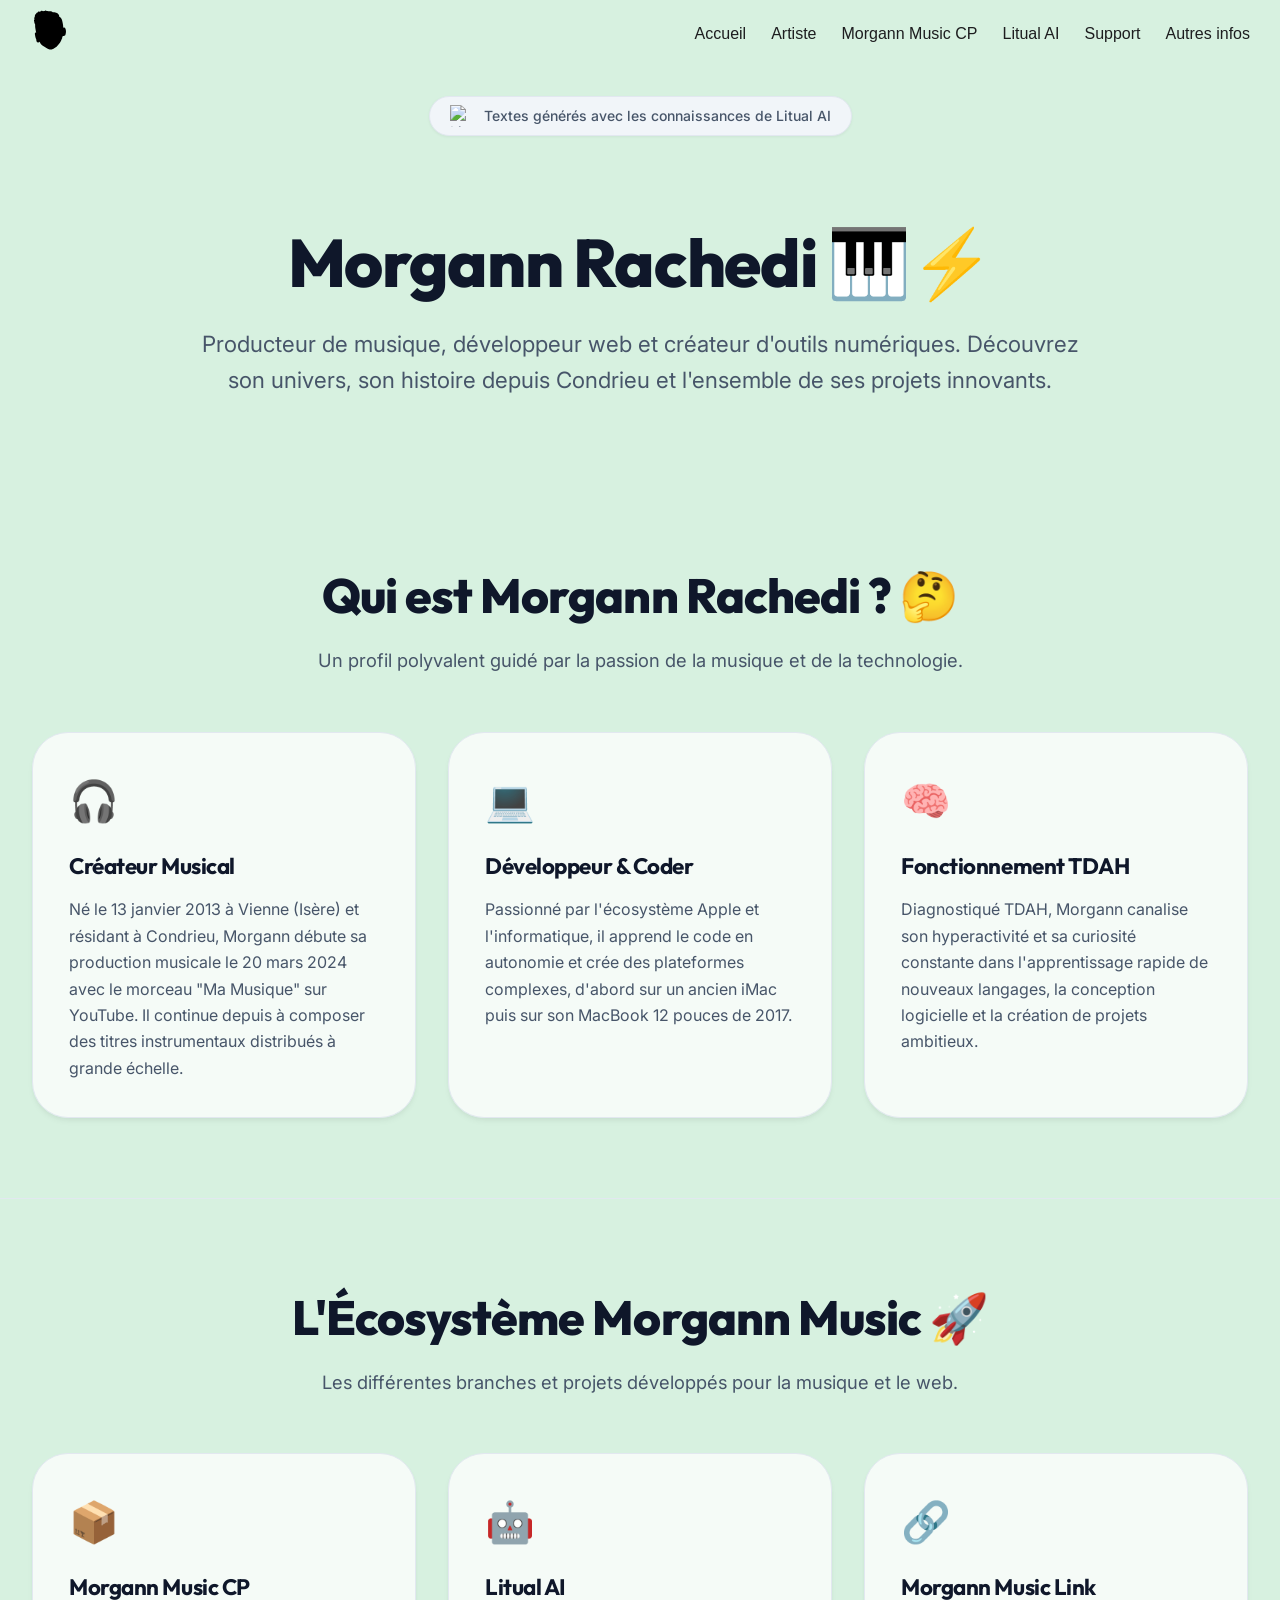
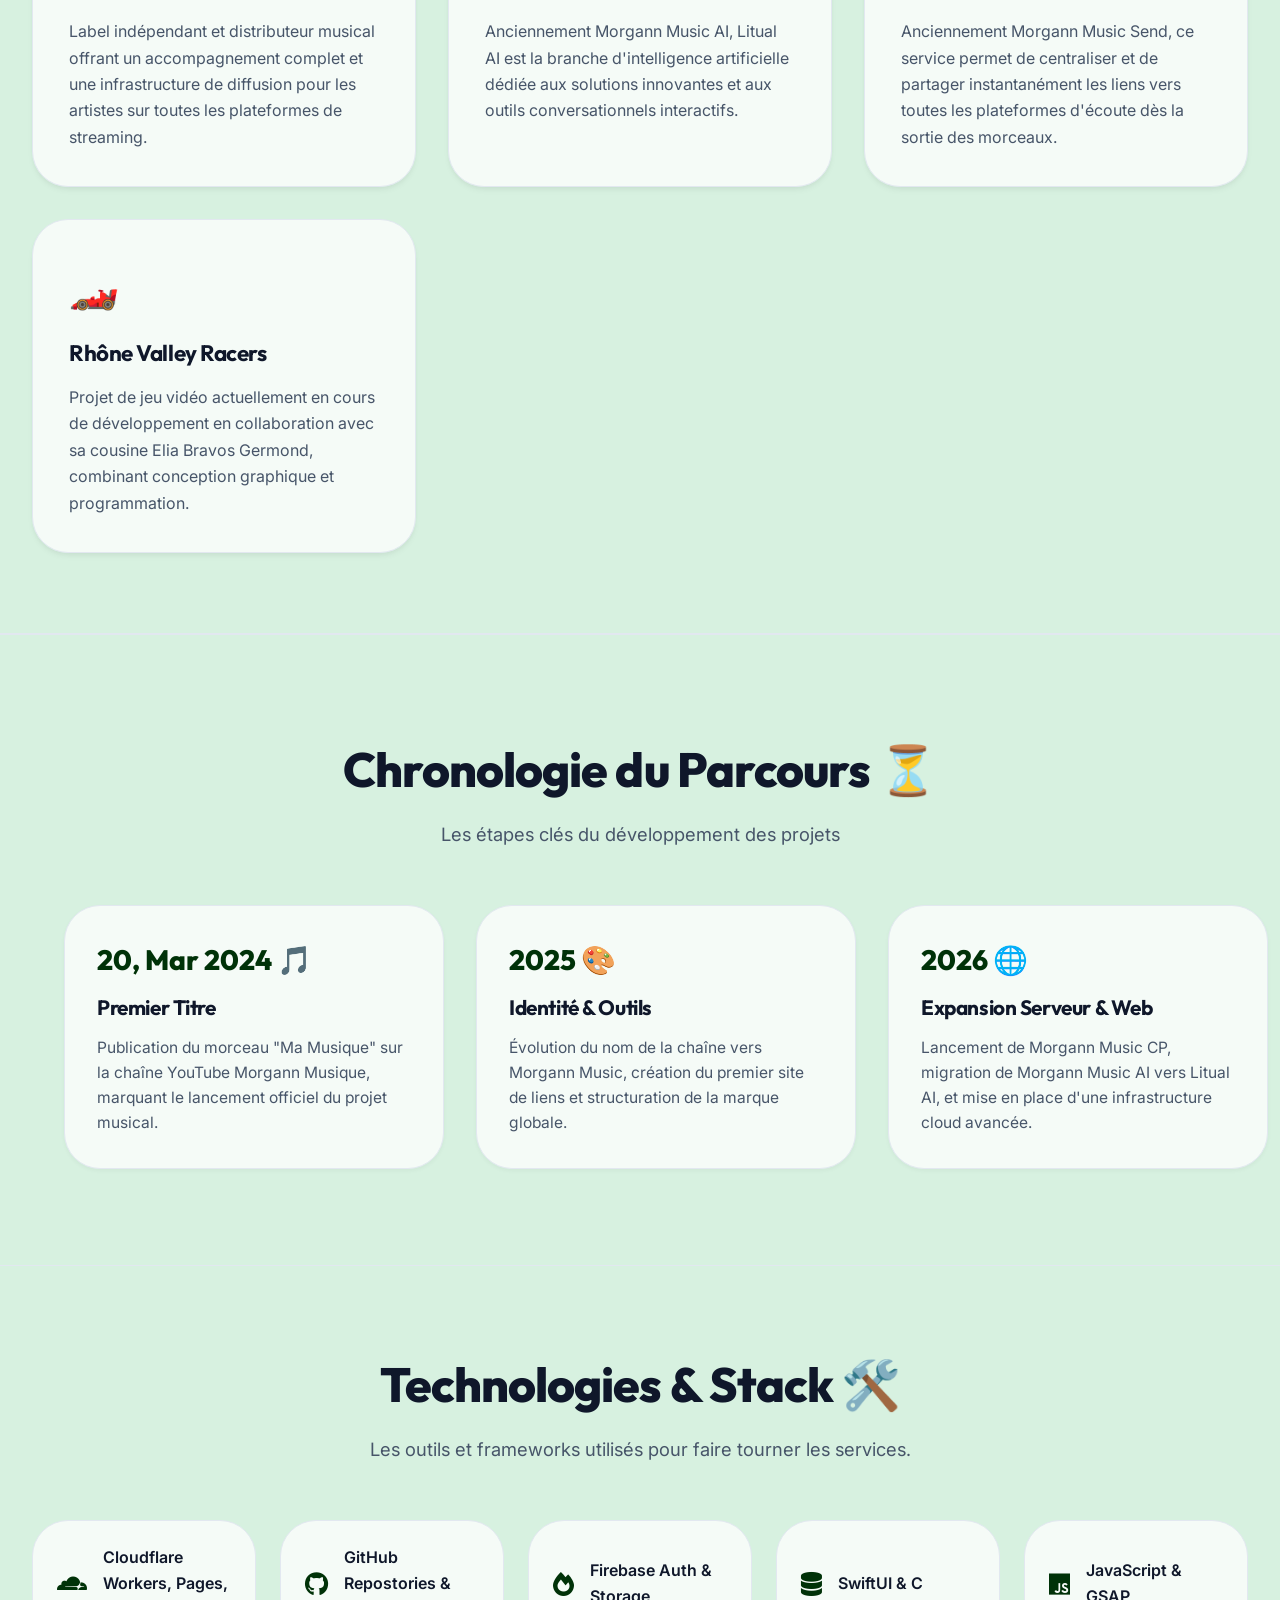
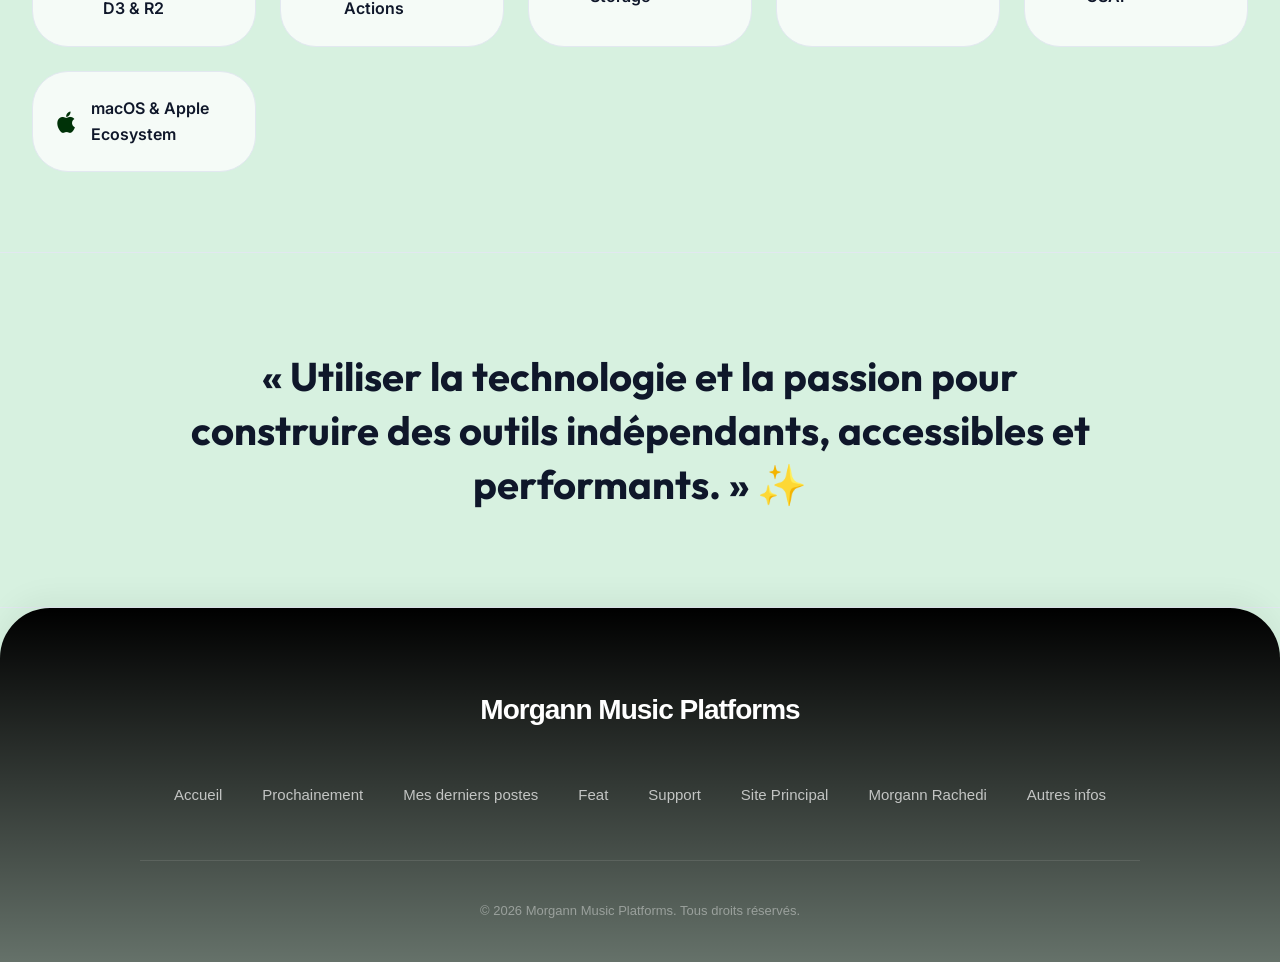
==== morgannrachedi.html @ 0a6199e5 "first commit" ====
<!DOCTYPE html>
<html lang="fr">

<head>
    <title>À propos — Morgann Rachedi</title>
    <meta charset="UTF-8">
    <meta name="viewport"
        content="width=device-width, initial-scale=1.0, maximum-scale=1.0, user-scalable=no, viewport-fit=cover">
    <meta property="og:description" content="Découvrez le parcours, la vision et les projets de Morgann Rachedi.">
    <meta name="theme-color" content="#ffffff">

    <!-- Typographies très lisibles -->
    <link rel="preconnect" href="https://fonts.googleapis.com">
    <link rel="preconnect" href="https://fonts.gstatic.com" crossorigin>
    <link
        href="https://fonts.googleapis.com/css2?family=Inter:wght@300;400;500;600;700;800&family=Outfit:wght@600;700;800&display=swap"
        rel="stylesheet">

    <link rel="stylesheet" href="https://cdnjs.cloudflare.com/ajax/libs/font-awesome/6.0.0-beta3/css/all.min.css"
        integrity="sha512-Fo3rlrZj/k7ujTnHg4CGR2D7kSs0V4LLanw2qksYuMGFYw5U/yKzI5ZqD5v/e10z1x6+3Rz4m0S9K0P8v6C5w=="
        crossorigin="anonymous" referrerpolicy="no-referrer" />

    <!-- Assets globaux -->
    <link rel="stylesheet" href="/assets/css/navbar.css">
    <link rel="stylesheet" href="/assets/footer/footer.css">

    <!-- GSAP & ScrollTrigger -->
    <script src="https://cdn.jsdelivr.net/npm/gsap@3.13.0/dist/gsap.min.js"></script>
    <script src="https://cdn.jsdelivr.net/npm/gsap@3.13.0/dist/ScrollTrigger.min.js"></script>

    <style>
        :root {
            --bg-color: #d7f1e0;
            ;
            --bg-alt: #f8fafc00;
            --card-bg: #ffffffbe;
            --text-main: #0f172a;
            --text-muted: #475569;
            --border-color: #e2e8f0;
            --accent-color: #003208;
            --accent-light: #eff6ff00;
            --font-title: 'Outfit', sans-serif;
            --font-body: 'Inter', sans-serif;
        }

        * {
            box-sizing: border-box;
            margin: 0;
            padding: 0;
        }

        body {
            background-color: var(--bg-color);
            color: var(--text-main);
            font-family: var(--font-body);
            line-height: 1.6;
            overflow-x: hidden;
        }

        h1,
        h2,
        h3 {
            font-family: var(--font-title);
            letter-spacing: -0.02em;
            color: var(--text-main);
        }

        /* Tag Litual AI */
        .litual-tag-wrapper {
            display: flex;
            justify-content: center;
            padding-top: 6rem;
        }

        .litual-badge {
            display: inline-flex;
            align-items: center;
            gap: 0.75rem;
            background: #f1f5f9;
            border: 1px solid var(--border-color);
            padding: 0.5rem 1.25rem;
            border-radius: 9999px;
            font-size: 0.875rem;
            font-weight: 500;
            color: var(--text-muted);
            box-shadow: 0 1px 3px rgba(0, 0, 0, 0.05);
        }

        .litual-badge img {
            width: 22px;
            height: 22px;
            object-fit: contain;
        }

        /* Hero Section */
        .hero-section {
            padding: 4rem 2rem 5rem 2rem;
            max-width: 1200px;
            margin: 0 auto;
            text-align: center;
        }

        .hero-title {
            font-size: clamp(2.5rem, 6vw, 4.2rem);
            font-weight: 800;
            line-height: 1.15;
            margin-top: 1.5rem;
            margin-bottom: 1.5rem;
        }

        .hero-subtitle {
            font-size: clamp(1.15rem, 2vw, 1.4rem);
            color: var(--text-muted);
            max-width: 900px;
            margin: 0 auto;
        }

        /* Layout global large */
        .section-container {
            padding: 5rem 2rem;
            max-width: 1300px;
            margin: 0 auto;
        }

        .section-header {
            text-align: center;
            margin-bottom: 3.5rem;
        }

        .section-header h2 {
            font-size: clamp(2rem, 4vw, 3rem);
            font-weight: 800;
            margin-bottom: 0.75rem;
        }

        .section-header p {
            color: var(--text-muted);
            font-size: 1.15rem;
        }

        /* Grid à 4 / 3 colonnes pour remplir l'espace */
        .grid-wide {
            display: grid;
            grid-template-columns: repeat(auto-fit, minmax(320px, 1fr));
            gap: 2rem;
        }

        .card {
            background: var(--card-bg);
            border: 1px solid var(--border-color);
            border-radius: 36px;
            padding: 2.25rem;
            box-shadow: 0 4px 6px -1px rgba(0, 0, 0, 0.05), 0 2px 4px -1px rgba(0, 0, 0, 0.03);
            transition: transform 0.25 ease, box-shadow 0.25s ease;
        }

        .card:hover {
            transform: translateY(-4px);
            box-shadow: 0 10px 15px -3px rgba(0, 0, 0, 0.08);
        }

        .card-emoji {
            font-size: 2.5rem;
            margin-bottom: 1rem;
        }

        .card h3 {
            font-size: 1.4rem;
            margin-bottom: 0.75rem;
        }

        .card p {
            color: var(--text-muted);
            font-size: 1rem;
            line-height: 1.65;
        }

        /* Horizontal Scroll Timeline */
        .timeline-wrapper {
            background-color: var(--bg-alt);
            padding: 6rem 0;
            overflow: hidden;
            border-top: 1px solid var(--border-color);
            border-bottom: 1px solid var(--border-color);
        }

        .timeline-container {
            display: flex;
            gap: 2rem;
            padding: 0 4rem;
            width: max-content;
        }

        .timeline-card {
            width: 380px;
            background: var(--card-bg);
            border: 1px solid var(--border-color);
            border-radius: 36px;
            padding: 2rem;
            box-shadow: 0 2px 4px rgba(0, 0, 0, 0.04);
            flex-shrink: 0;
        }

        .timeline-year {
            color: var(--accent-color);
            font-family: var(--font-title);
            font-size: 1.75rem;
            font-weight: 800;
            margin-bottom: 0.5rem;
            display: flex;
            align-items: center;
            gap: 0.5rem;
        }

        .timeline-card h3 {
            font-size: 1.3rem;
            margin-bottom: 0.75rem;
        }

        .timeline-card p {
            color: var(--text-muted);
            font-size: 0.975rem;
        }

        /* Stack Technique Grid */
        .tech-grid {
            display: grid;
            grid-template-columns: repeat(auto-fit, minmax(220px, 1fr));
            gap: 1.5rem;
        }

        .tech-item {
            background: var(--card-bg);
            border: 1px solid var(--border-color);
            padding: 1.5rem;
            border-radius: 36px;
            display: flex;
            align-items: center;
            gap: 1rem;
            font-weight: 600;
        }

        .tech-item i {
            font-size: 1.5rem;
            color: var(--accent-color);
        }

        /* Citation Large */
        .quote-banner {
            padding: 6rem 2rem;
            text-align: center;
            background: var(--accent-light);
            border-top: 1px solid var(--border-color);
            border-bottom: 1px solid var(--border-color);
        }

        .quote-banner blockquote {
            font-family: var(--font-title);
            font-size: clamp(1.75rem, 3.5vw, 2.5rem);
            font-weight: 700;
            color: var(--text-main);
            max-width: 950px;
            margin: 0 auto;
            line-height: 1.35;
        }

        /* Redirection CTA */
        .cta-section {
            padding: 5rem 2rem;
            text-align: center;
            background: var(--bg-color);
        }

        .btn-link {
            display: inline-flex;
            align-items: center;
            gap: 0.75rem;
            background: var(--text-main);
            color: #ffffff;
            padding: 1rem 2.25rem;
            border-radius: 12px;
            font-weight: 600;
            font-size: 1.05rem;
            text-decoration: none;
            transition: background-color 0.2s ease, transform 0.2s ease;
        }

        .btn-link:hover {
            background: var(--accent-color);
            transform: translateY(-2px);
        }
    </style>
</head>

<body>
    <div id="navbar-container"></div>
    <script src="/assets/js/navbar.js"></script>

    <!-- Tag d'authenticité Litual AI -->
    <div class="litual-tag-wrapper">
        <div class="litual-badge">
            <img src="https://mm-cp.uk/assets/img/litual/litual-logo.png" alt="Litual AI Logo">
            <span>Textes générés avec les connaissances de Litual AI</span>
        </div>
    </div>

    <!-- En-tête / Hero -->
    <section class="hero-section">
        <h1 class="hero-title gsap-hero">Morgann Rachedi 🎹⚡️</h1>
        <p class="hero-subtitle gsap-hero">
            Producteur de musique, développeur web et créateur d'outils numériques. Découvrez son univers, son histoire
            depuis Condrieu et l'ensemble de ses projets innovants.
        </p>
    </section>

    <!-- Informations & Histoire -->
    <section class="section-container">
        <div class="section-header gsap-reveal">
            <h2>Qui est Morgann Rachedi ? 🤔</h2>
            <p>Un profil polyvalent guidé par la passion de la musique et de la technologie.</p>
        </div>
        <div class="grid-wide">
            <div class="card gsap-reveal">
                <div class="card-emoji">🎧</div>
                <h3>Créateur Musical</h3>
                <p>Né le 13 janvier 2013 à Vienne (Isère) et résidant à Condrieu, Morgann débute sa production musicale
                    le 20 mars 2024 avec le morceau "Ma Musique" sur YouTube. Il continue depuis à composer des titres
                    instrumentaux distribués à grande échelle.</p>
            </div>
            <div class="card gsap-reveal">
                <div class="card-emoji">💻</div>
                <h3>Développeur & Coder</h3>
                <p>Passionné par l'écosystème Apple et l'informatique, il apprend le code en autonomie et crée des
                    plateformes complexes, d'abord sur un ancien iMac puis sur son MacBook 12 pouces de 2017.</p>
            </div>
            <div class="card gsap-reveal">
                <div class="card-emoji">🧠</div>
                <h3>Fonctionnement TDAH</h3>
                <p>Diagnostiqué TDAH, Morgann canalise son hyperactivité et sa curiosité constante dans l'apprentissage
                    rapide de nouveaux langages, la conception logicielle et la création de projets ambitieux.</p>
            </div>
        </div>
    </section>

    <!-- Projets écosystème -->
    <section class="section-container"
        style="background-color: var(--bg-alt); border-top: 1px solid var(--border-color); border-bottom: 1px solid var(--border-color);">
        <div class="section-header gsap-reveal">
            <h2>L'Écosystème Morgann Music 🚀</h2>
            <p>Les différentes branches et projets développés pour la musique et le web.</p>
        </div>
        <div class="grid-wide">
            <div class="card gsap-reveal">
                <div class="card-emoji">📦</div>
                <h3>Morgann Music CP</h3>
                <p>Label indépendant et distributeur musical offrant un accompagnement complet et une infrastructure de
                    diffusion pour les artistes sur toutes les plateformes de streaming.</p>
            </div>
            <div class="card gsap-reveal">
                <div class="card-emoji">🤖</div>
                <h3>Litual AI</h3>
                <p>Anciennement Morgann Music AI, Litual AI est la branche d'intelligence artificielle dédiée aux
                    solutions innovantes et aux outils conversationnels interactifs.</p>
            </div>
            <div class="card gsap-reveal">
                <div class="card-emoji">🔗</div>
                <h3>Morgann Music Link</h3>
                <p>Anciennement Morgann Music Send, ce service permet de centraliser et de partager instantanément les
                    liens vers toutes les plateformes d'écoute dès la sortie des morceaux.</p>
            </div>
            <div class="card gsap-reveal">
                <div class="card-emoji">🏎️</div>
                <h3>Rhône Valley Racers</h3>
                <p>Projet de jeu vidéo actuellement en cours de développement en collaboration avec sa cousine Elia
                    Bravos Germond, combinant conception graphique et programmation.</p>
            </div>
        </div>
    </section>

    <!-- Chronologie / Timeline -->
    <section class="timeline-wrapper">
        <div class="section-header gsap-reveal">
            <h2>Chronologie du Parcours ⏳</h2>
            <p>Les étapes clés du développement des projets</p>
        </div>
        <div class="timeline-container" id="timeline">
            <div class="timeline-card">
                <div class="timeline-year">20, Mar 2024 🎵</div>
                <h3>Premier Titre</h3>
                <p>Publication du morceau "Ma Musique" sur la chaîne YouTube Morgann Musique, marquant le lancement
                    officiel du projet musical.</p>
            </div>
            <div class="timeline-card">
                <div class="timeline-year">2025 🎨</div>
                <h3>Identité & Outils</h3>
                <p>Évolution du nom de la chaîne vers Morgann Music, création du premier site de liens et structuration
                    de la marque globale.</p>
            </div>
            <div class="timeline-card">
                <div class="timeline-year">2026 🌐</div>
                <h3>Expansion Serveur & Web</h3>
                <p>Lancement de Morgann Music CP, migration de Morgann Music AI vers Litual AI, et mise en place d'une
                    infrastructure cloud avancée.</p>
            </div>
            <div class="timeline-card">
                <div class="timeline-year">Futur 🕹️</div>
                <h3>Gaming & Innovation</h3>
                <p>Finalisation du jeu vidéo Rhône Valley Racers et développement continu des services d'intelligence
                    artificielle.</p>
            </div>
        </div>
    </section>

    <!-- Technologies utilisées -->
    <section class="section-container">
        <div class="section-header gsap-reveal">
            <h2>Technologies & Stack 🛠️</h2>
            <p>Les outils et frameworks utilisés pour faire tourner les services.</p>
        </div>
        <div class="tech-grid gsap-reveal">
            <div class="tech-item"><i class="fa-brands fa-cloudflare"></i> Cloudflare Workers, Pages, D3 & R2</div>
            <div class="tech-item"><i class="fa-brands fa-github"></i> GitHub Repostories & Actions</div>
            <div class="tech-item"><i class="fa-solid fa-fire"></i> Firebase Auth & Storage</div>
            <div class="tech-item"><i class="fa-solid fa-database"></i>SwiftUI & C</div>
            <div class="tech-item"><i class="fa-brands fa-js"></i> JavaScript & GSAP</div>
            <div class="tech-item"><i class="fa-brands fa-apple"></i> macOS & Apple Ecosystem</div>
        </div>
    </section>

    <!-- Citation -->
    <section class="quote-banner">
        <blockquote class="gsap-reveal">
            « Utiliser la technologie et la passion pour construire des outils indépendants, accessibles et performants.
            » ✨
        </blockquote>
    </section>



    <div id="footer-container"></div>
    <script src="/assets/js/footer.js"></script>

    <!-- Animations GSAP -->
    <script>
        gsap.registerPlugin(ScrollTrigger);

        // Animation Hero
        gsap.from(".gsap-hero", {
            duration: 1,
            y: 30,
            opacity: 0,
            stagger: 0.2,
            ease: "power2.out"
        });

        // Revelations au scroll
        gsap.utils.toArray(".gsap-reveal").forEach((element) => {
            gsap.from(element, {
                scrollTrigger: {
                    trigger: element,
                    start: "top 85%",
                    toggleActions: "play none none reverse"
                },
                duration: 0.8,
                y: 30,
                opacity: 0,
                ease: "power2.out"
            });
        });

        // Défilement horizontal de la chronologie
        const timelineContainer = document.getElementById("timeline");
        if (timelineContainer && window.innerWidth > 768) {
            gsap.to(timelineContainer, {
                x: () => -(timelineContainer.scrollWidth - window.innerWidth + 100),
                ease: "none",
                scrollTrigger: {
                    trigger: ".timeline-wrapper",
                    pin: true,
                    scrub: 1,
                    end: () => "+=" + timelineContainer.scrollWidth
                }
            });
        }
    </script>
</body>

</html>
---- assets/css/navbar.css ----
:root {
        --bg-nb: #e0ffd600;
        --nbscr: #e0ffd6b3;
        --nbscrop: #e0ffd6;
        --lnbscr: rgba(78, 148, 71, 0.729);
        --text-color3: #ffffff;
        --text-color2: #000000
    }


    .navbar- {
        position: fixed;
        top: 0;
        left: 0;
        width: 100%;
        background: var(--bg-nb);
        transition: all 0.5s ease;
        border-radius: ease-in-out;

        z-index: 1000;
        cursor: pointer;

    }

    .navbar-:hover {
        background: var(--nbscr);
        box-shadow: 0 0 10px rgba(0, 0, 0, 0.567);
        margin-top: 10px;
        margin-right: 10px;
        width: 98%;
        border-radius: 0 50px 50px 0;
        border-bottom: 1px solid var(--lnbscr);
        -webkit-backdrop-filter: blur(20px);
        backdrop-filter: blur(20px);


    }

    .navbar-.scrolled {
        background: linear-gradient(180deg, var(--nbscrop), var(--nbscr));
        backdrop-filter: blur(10px);
        box-shadow: 0 0 50px rgba(0, 0, 0, 0.567);
        border-top-left-radius: 0;
        border-top-right-radius: 0;
        border-bottom-left-radius: 30px;
        border-bottom-right-radius: 30px;
        border-bottom: 1px solid var(--lnbscr);
        -webkit-backdrop-filter: blur(20px);
        backdrop-filter: blur(20px);

    }



    .navbar-.scrolled:hover {
        box-shadow: 0 0 10px rgba(0, 0, 0, 0.567);
        margin: 10px;
        width: 99%;
        border-radius: 50px;
        transition: all 0.5s;
    }

    .navbar- nav {
        display: flex;
        justify-content: space-between;
        align-items: center;
        padding: 10px 30px;
    }

    .navbar- .logo img {
        height: 40px;
        width: auto;
        margin: 0;
        filter: invert(100%);
        transition: filter 0.5s;
    }


    .navbar- ul {
        list-style: none;
        display: flex;
        gap: 25px;
    }

    .navbar- ul li a {
        text-decoration: none;
        color: #1d1d1f;
        font-family: 'Poppins', sans-serif;
        font-weight: 500;
        transition: 0.3s;
    }


    .navbar- ul li a:hover {
        opacity: 0.7;
    }

    .navbar- .menu-toggle {
        display: none;
        font-size: 1.8em;
        background: none;
        border: none;
        color: #1d1d1f;
        cursor: pointer;
    }

    @media (max-width: 768px) {
        .navbar- .menu-toggle {
            display: block;
            position: relative;
            z-index: 9999;
            color: var(--text-color3);
        }

        .navbar- ul {
            position: absolute;
            top: 65px;
            right: 0;
            width: 200px;
            background: rgb(205, 255, 215);
            color: #992a99;
            flex-direction: column;
            align-items: flex-start;
            -webkit-backdrop-filter: blur(10px);
            padding: 15px;
            display: flex;
            visibility: hidden;
            pointer-events: none;
            border-radius: 0 0 0 25px;
            transition: transform 0.3s ease-out, visibility 0.3s;
            transform: translateX(100%);
        }

        .navbar- ul.active {
            visibility: visible;
            pointer-events: all;
            transform: translateX(0);
        }

        .navbar- ul li {
            width: 100%;
            margin: 10px 0;
        }

        .navbar- ul li a:hover {
            text-decoration: underline;
        }
    }
---- assets/footer/footer.css ----
.footer {
        background: linear-gradient(180deg, #000000, #00000087);
        color: #fce4ec;
        padding: 80px 20px 40px;
        font-family: 'Poppins', sans-serif;
        border-top-left-radius: 50px;
        border-top-right-radius: 50px;
        box-shadow: 0 -10px 30px rgba(0,0,0,0.05);
    }

    .footer-container {
        max-width: 1000px;
        margin: auto;
        display: flex;
        flex-direction: column;
        align-items: center;
        gap: 50px;
    }

    .footer-left {
        font-size: 28px;
        font-weight: 700;
        letter-spacing: -1px;
        color: #fff;
        text-align: center;
    }

    .footer-links {
        display: flex;
        gap: 20px 40px;
        flex-wrap: wrap;
        justify-content: center;
    }

    .footer-links a {
        color: rgba(255, 255, 255, 0.7);
        text-decoration: none;
        font-size: 15px;
        font-weight: 500;
        transition: all 0.3s ease;
        padding-bottom: 2px;
        border-bottom: 1px solid transparent;
    }

    .footer-links a:hover {
        color: #ffffff;
        border-bottom-color: rgba(255,255,255,0.5);
    }   

    .footer-bottom {
        width: 100%;
        border-top: 1px solid rgba(255, 255, 255, 0.1);
        padding-top: 40px;
        font-size: 13px;
        color: rgba(255, 255, 255, 0.4);
        text-align: center;
    }
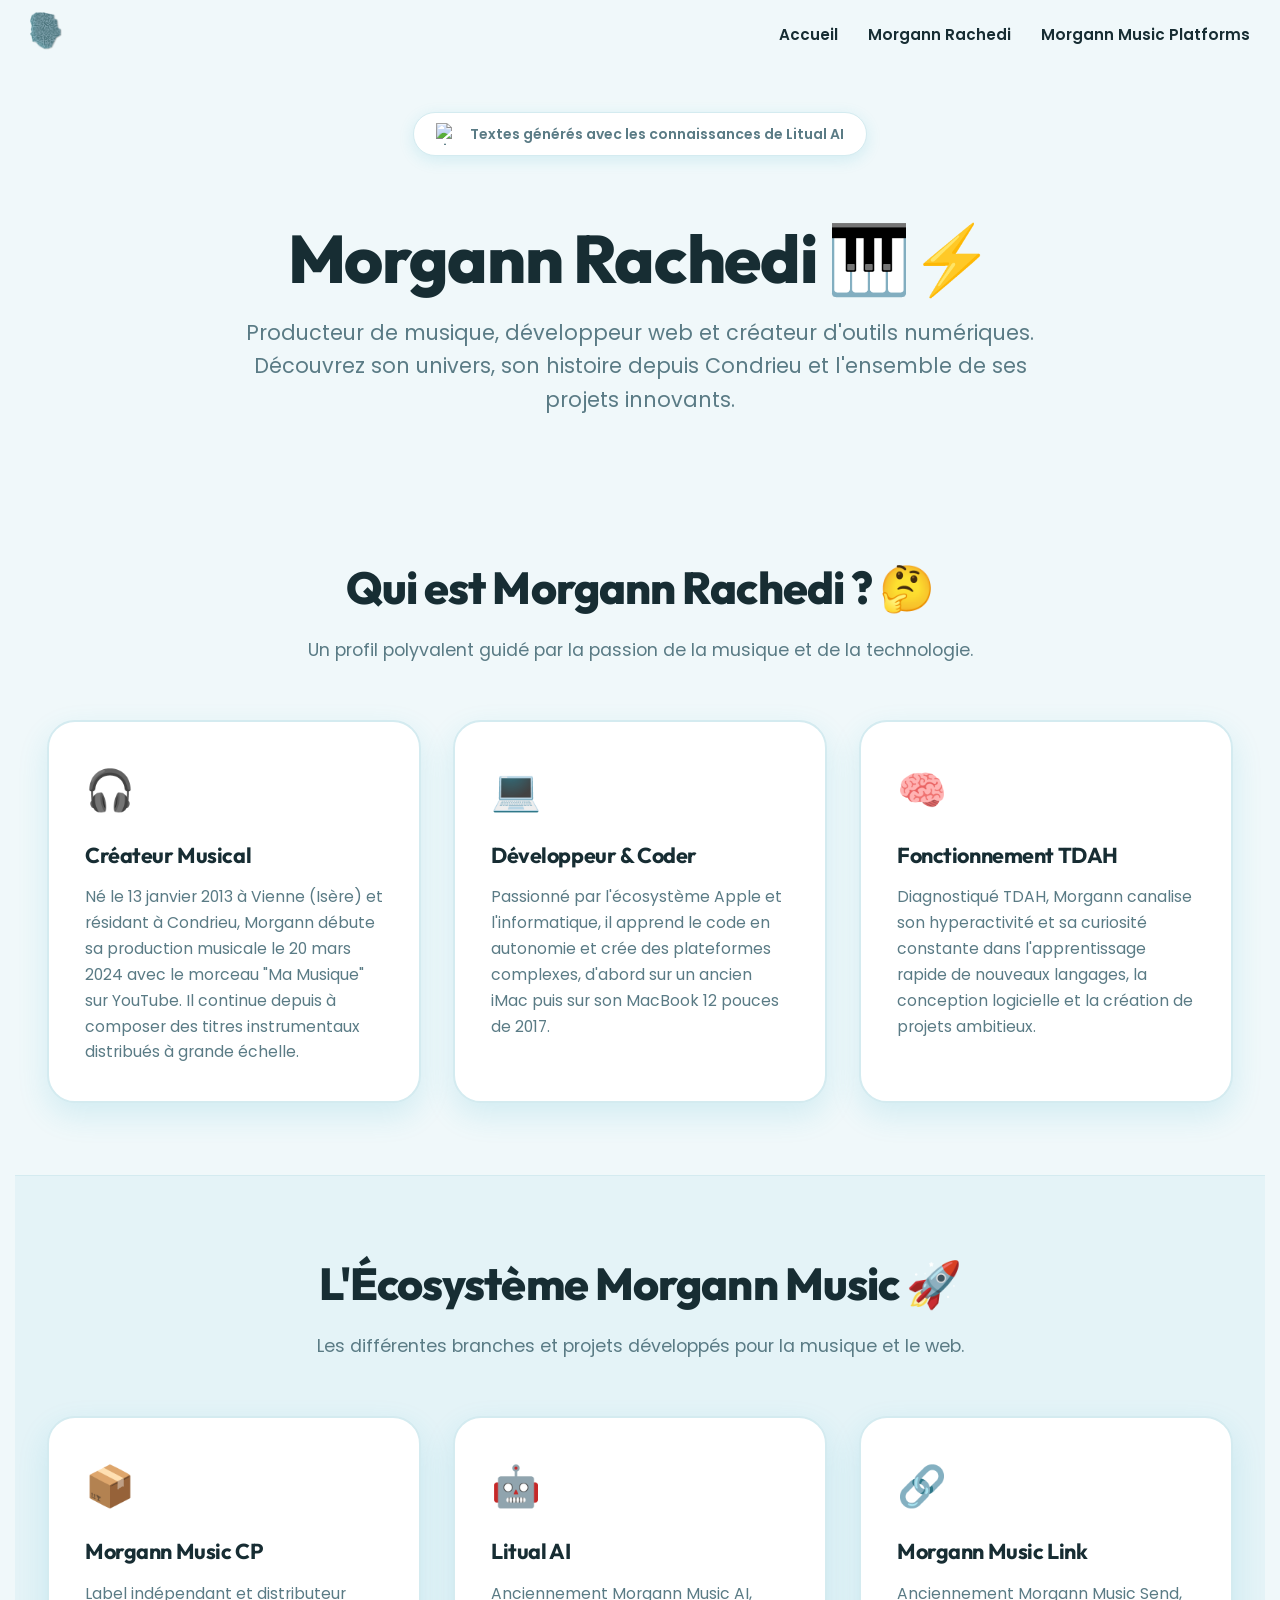
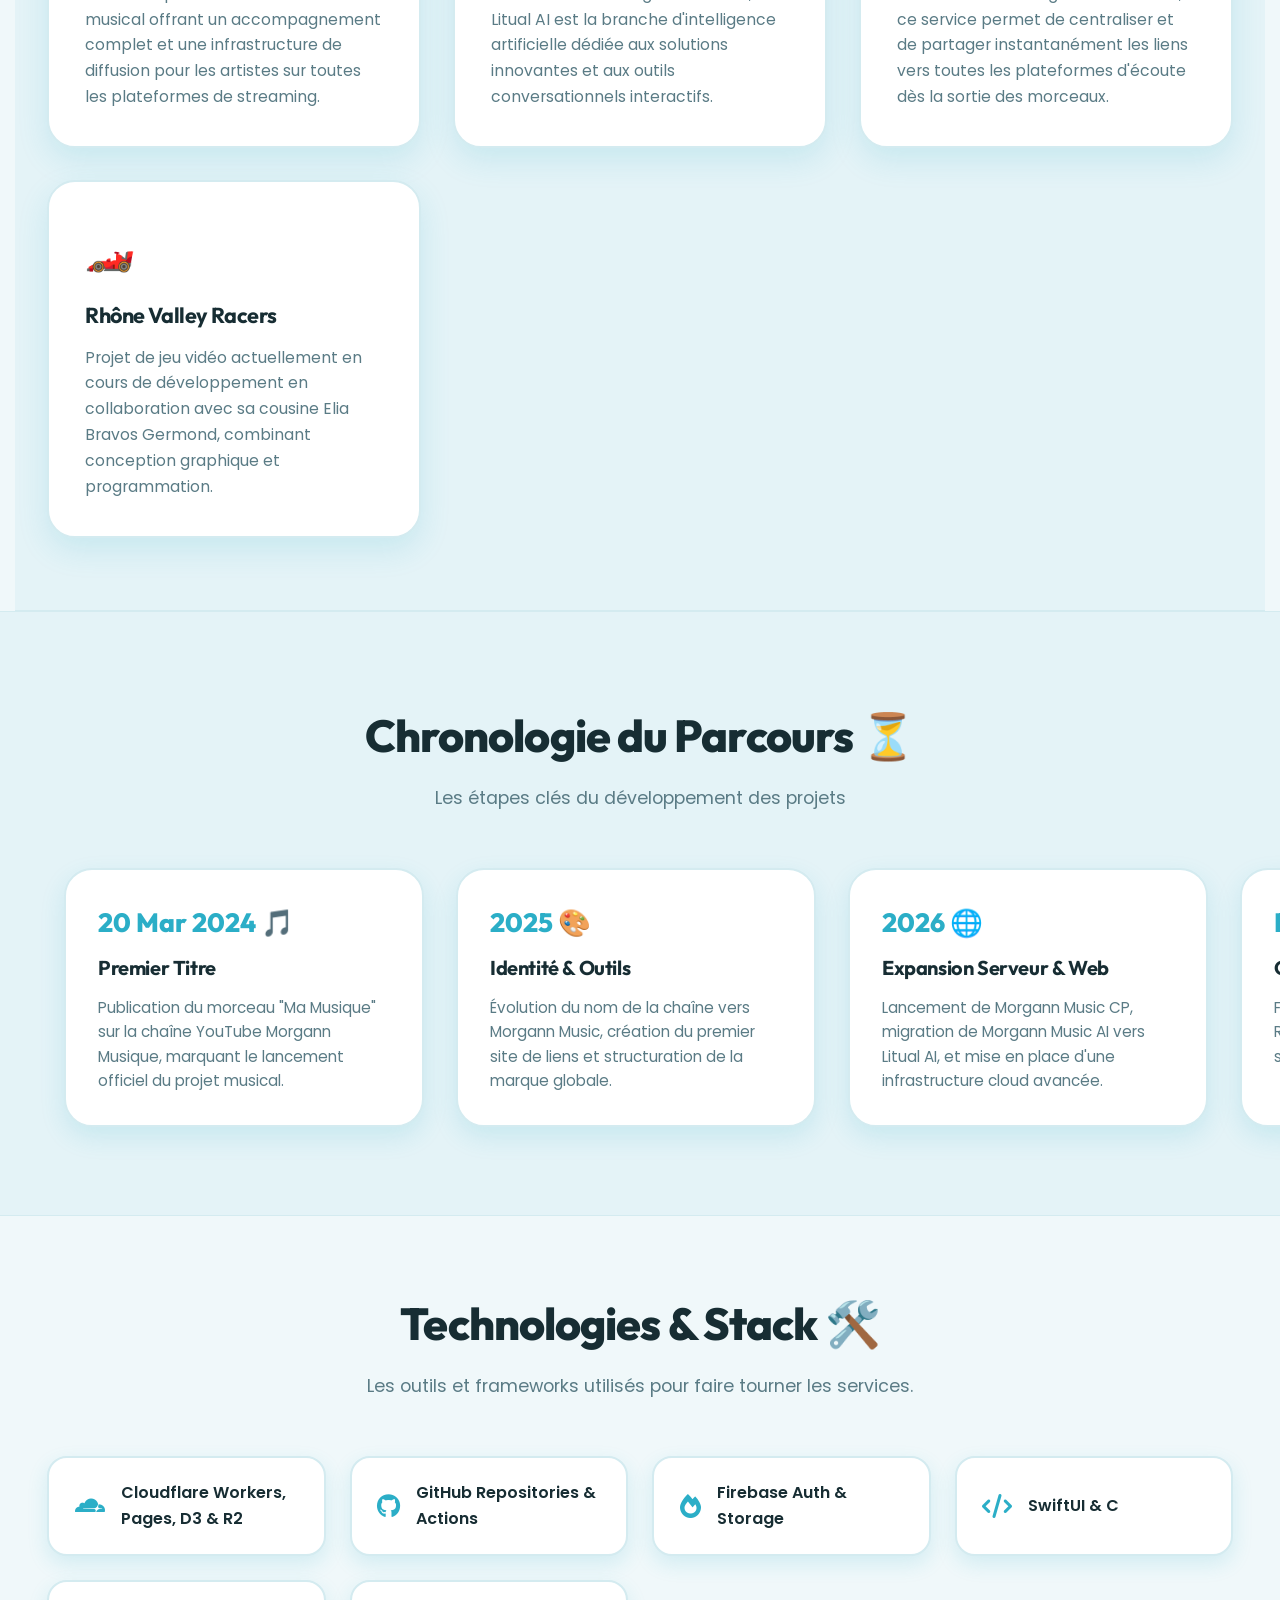
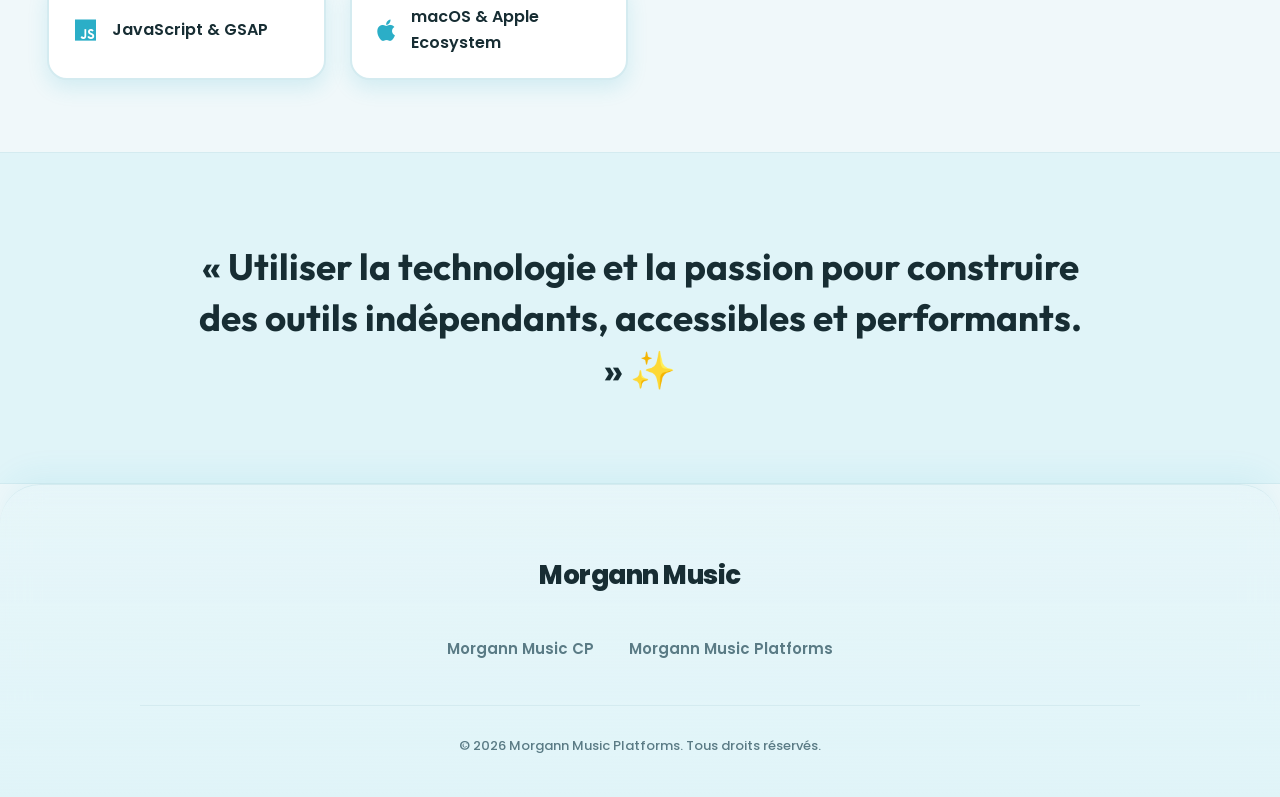
==== commit 854eb8fd: "Refonte" ====
--- a/morgannrachedi.html
+++ b/morgannrachedi.html
@@ -7,22 +7,20 @@
     <meta name="viewport"
         content="width=device-width, initial-scale=1.0, maximum-scale=1.0, user-scalable=no, viewport-fit=cover">
     <meta property="og:description" content="Découvrez le parcours, la vision et les projets de Morgann Rachedi.">
-    <meta name="theme-color" content="#ffffff">
-
-    <!-- Typographies très lisibles -->
+    <meta name="theme-color" content="#e0f4f8">
+
     <link rel="preconnect" href="https://fonts.googleapis.com">
     <link rel="preconnect" href="https://fonts.gstatic.com" crossorigin>
     <link
-        href="https://fonts.googleapis.com/css2?family=Inter:wght@300;400;500;600;700;800&family=Outfit:wght@600;700;800&display=swap"
+        href="https://fonts.googleapis.com/css2?family=Poppins:wght@300;400;500;600;700;800&family=Outfit:wght@600;700;800&display=swap"
         rel="stylesheet">
 
     <link rel="stylesheet" href="https://cdnjs.cloudflare.com/ajax/libs/font-awesome/6.0.0-beta3/css/all.min.css"
-        integrity="sha512-Fo3rlrZj/k7ujTnHg4CGR2D7kSs0V4LLanw2qksYuMGFYw5U/yKzI5ZqD5v/e10z1x6+3Rz4m0S9K0P8v6C5w=="
         crossorigin="anonymous" referrerpolicy="no-referrer" />
 
     <!-- Assets globaux -->
-    <link rel="stylesheet" href="/assets/css/navbar.css">
-    <link rel="stylesheet" href="/assets/footer/footer.css">
+    <link rel="stylesheet" href="assets/css/navbar.css">
+    <link rel="stylesheet" href="assets/footer/footer.css">
 
     <!-- GSAP & ScrollTrigger -->
     <script src="https://cdn.jsdelivr.net/npm/gsap@3.13.0/dist/gsap.min.js"></script>
@@ -30,17 +28,18 @@
 
     <style>
         :root {
-            --bg-color: #d7f1e0;
-            ;
-            --bg-alt: #f8fafc00;
-            --card-bg: #ffffffbe;
-            --text-main: #0f172a;
-            --text-muted: #475569;
-            --border-color: #e2e8f0;
-            --accent-color: #003208;
-            --accent-light: #eff6ff00;
+            --bg-color: #f0f8fa;
+            --bg-alt: #e4f3f7;
+            --card-bg: #ffffff;
+            --text-main: #172d33;
+            --text-muted: #5a7b85;
+            --border-color: #d4ebf0;
+            --accent-color: #2baec7;
+            --accent-light: #e0f4f8;
             --font-title: 'Outfit', sans-serif;
-            --font-body: 'Inter', sans-serif;
+            --font-body: 'Poppins', sans-serif;
+            --radius-card: 28px;
+            --blue-shadow: rgba(43, 174, 199, 0.15);
         }
 
         * {
@@ -69,21 +68,21 @@
         .litual-tag-wrapper {
             display: flex;
             justify-content: center;
-            padding-top: 6rem;
+            padding-top: 7rem;
         }
 
         .litual-badge {
             display: inline-flex;
             align-items: center;
             gap: 0.75rem;
-            background: #f1f5f9;
+            background: #ffffff;
             border: 1px solid var(--border-color);
-            padding: 0.5rem 1.25rem;
+            padding: 0.6rem 1.4rem;
             border-radius: 9999px;
             font-size: 0.875rem;
-            font-weight: 500;
+            font-weight: 600;
             color: var(--text-muted);
-            box-shadow: 0 1px 3px rgba(0, 0, 0, 0.05);
+            box-shadow: 0 4px 15px var(--blue-shadow);
         }
 
         .litual-badge img {
@@ -94,7 +93,7 @@
 
         /* Hero Section */
         .hero-section {
-            padding: 4rem 2rem 5rem 2rem;
+            padding: 3rem 2rem 4rem 2rem;
             max-width: 1200px;
             margin: 0 auto;
             text-align: center;
@@ -104,21 +103,22 @@
             font-size: clamp(2.5rem, 6vw, 4.2rem);
             font-weight: 800;
             line-height: 1.15;
-            margin-top: 1.5rem;
-            margin-bottom: 1.5rem;
+            margin-top: 1rem;
+            margin-bottom: 1.2rem;
+            color: var(--text-main);
         }
 
         .hero-subtitle {
-            font-size: clamp(1.15rem, 2vw, 1.4rem);
+            font-size: clamp(1.1rem, 2vw, 1.3rem);
             color: var(--text-muted);
-            max-width: 900px;
+            max-width: 850px;
             margin: 0 auto;
         }
 
-        /* Layout global large */
+        /* Layout global */
         .section-container {
-            padding: 5rem 2rem;
-            max-width: 1300px;
+            padding: 4.5rem 2rem;
+            max-width: 1250px;
             margin: 0 auto;
         }
 
@@ -128,35 +128,35 @@
         }
 
         .section-header h2 {
-            font-size: clamp(2rem, 4vw, 3rem);
+            font-size: clamp(2rem, 4vw, 2.8rem);
             font-weight: 800;
             margin-bottom: 0.75rem;
         }
 
         .section-header p {
             color: var(--text-muted);
-            font-size: 1.15rem;
-        }
-
-        /* Grid à 4 / 3 colonnes pour remplir l'espace */
+            font-size: 1.1rem;
+        }
+
+        /* Grid à 3-4 colonnes */
         .grid-wide {
             display: grid;
-            grid-template-columns: repeat(auto-fit, minmax(320px, 1fr));
+            grid-template-columns: repeat(auto-fit, minmax(300px, 1fr));
             gap: 2rem;
         }
 
         .card {
             background: var(--card-bg);
-            border: 1px solid var(--border-color);
-            border-radius: 36px;
+            border: 2px solid var(--border-color);
+            border-radius: var(--radius-card);
             padding: 2.25rem;
-            box-shadow: 0 4px 6px -1px rgba(0, 0, 0, 0.05), 0 2px 4px -1px rgba(0, 0, 0, 0.03);
-            transition: transform 0.25 ease, box-shadow 0.25s ease;
+            box-shadow: 0 12px 30px var(--blue-shadow);
+            transition: transform 0.3s ease, box-shadow 0.3s ease;
         }
 
         .card:hover {
-            transform: translateY(-4px);
-            box-shadow: 0 10px 15px -3px rgba(0, 0, 0, 0.08);
+            transform: translateY(-5px);
+            box-shadow: 0 18px 40px rgba(43, 174, 199, 0.22);
         }
 
         .card-emoji {
@@ -165,20 +165,21 @@
         }
 
         .card h3 {
-            font-size: 1.4rem;
+            font-size: 1.35rem;
+            font-weight: 700;
             margin-bottom: 0.75rem;
         }
 
         .card p {
             color: var(--text-muted);
-            font-size: 1rem;
+            font-size: 0.98rem;
             line-height: 1.65;
         }
 
-        /* Horizontal Scroll Timeline */
+        /* Timeline horizontale */
         .timeline-wrapper {
             background-color: var(--bg-alt);
-            padding: 6rem 0;
+            padding: 5.5rem 0;
             overflow: hidden;
             border-top: 1px solid var(--border-color);
             border-bottom: 1px solid var(--border-color);
@@ -192,19 +193,19 @@
         }
 
         .timeline-card {
-            width: 380px;
+            width: 360px;
             background: var(--card-bg);
-            border: 1px solid var(--border-color);
-            border-radius: 36px;
+            border: 2px solid var(--border-color);
+            border-radius: var(--radius-card);
             padding: 2rem;
-            box-shadow: 0 2px 4px rgba(0, 0, 0, 0.04);
+            box-shadow: 0 10px 25px var(--blue-shadow);
             flex-shrink: 0;
         }
 
         .timeline-year {
             color: var(--accent-color);
             font-family: var(--font-title);
-            font-size: 1.75rem;
+            font-size: 1.65rem;
             font-weight: 800;
             margin-bottom: 0.5rem;
             display: flex;
@@ -213,31 +214,39 @@
         }
 
         .timeline-card h3 {
-            font-size: 1.3rem;
+            font-size: 1.25rem;
+            font-weight: 700;
             margin-bottom: 0.75rem;
         }
 
         .timeline-card p {
             color: var(--text-muted);
-            font-size: 0.975rem;
+            font-size: 0.95rem;
         }
 
         /* Stack Technique Grid */
         .tech-grid {
             display: grid;
-            grid-template-columns: repeat(auto-fit, minmax(220px, 1fr));
+            grid-template-columns: repeat(auto-fit, minmax(240px, 1fr));
             gap: 1.5rem;
         }
 
         .tech-item {
             background: var(--card-bg);
-            border: 1px solid var(--border-color);
-            padding: 1.5rem;
-            border-radius: 36px;
+            border: 2px solid var(--border-color);
+            padding: 1.4rem 1.6rem;
+            border-radius: 20px;
             display: flex;
             align-items: center;
             gap: 1rem;
             font-weight: 600;
+            color: var(--text-main);
+            box-shadow: 0 8px 20px var(--blue-shadow);
+            transition: transform 0.25s ease;
+        }
+
+        .tech-item:hover {
+            transform: translateY(-3px);
         }
 
         .tech-item i {
@@ -245,9 +254,9 @@
             color: var(--accent-color);
         }
 
-        /* Citation Large */
+        /* Banner Citation */
         .quote-banner {
-            padding: 6rem 2rem;
+            padding: 5.5rem 2rem;
             text-align: center;
             background: var(--accent-light);
             border-top: 1px solid var(--border-color);
@@ -256,17 +265,17 @@
 
         .quote-banner blockquote {
             font-family: var(--font-title);
-            font-size: clamp(1.75rem, 3.5vw, 2.5rem);
+            font-size: clamp(1.6rem, 3.2vw, 2.3rem);
             font-weight: 700;
             color: var(--text-main);
-            max-width: 950px;
+            max-width: 900px;
             margin: 0 auto;
-            line-height: 1.35;
-        }
-
-        /* Redirection CTA */
+            line-height: 1.4;
+        }
+
+        /* CTA Section */
         .cta-section {
-            padding: 5rem 2rem;
+            padding: 4.5rem 2rem;
             text-align: center;
             background: var(--bg-color);
         }
@@ -275,26 +284,27 @@
             display: inline-flex;
             align-items: center;
             gap: 0.75rem;
-            background: var(--text-main);
+            background: var(--accent-color);
             color: #ffffff;
             padding: 1rem 2.25rem;
-            border-radius: 12px;
+            border-radius: 50px;
             font-weight: 600;
             font-size: 1.05rem;
             text-decoration: none;
-            transition: background-color 0.2s ease, transform 0.2s ease;
+            box-shadow: 0 10px 25px rgba(43, 174, 199, 0.3);
+            transition: background-color 0.25s ease, transform 0.25s ease;
         }
 
         .btn-link:hover {
-            background: var(--accent-color);
-            transform: translateY(-2px);
+            background: #2395ab;
+            transform: translateY(-3px);
         }
     </style>
 </head>
 
 <body>
     <div id="navbar-container"></div>
-    <script src="/assets/js/navbar.js"></script>
+    <script src="assets/js/navbar.js"></script>
 
     <!-- Tag d'authenticité Litual AI -->
     <div class="litual-tag-wrapper">
@@ -385,7 +395,7 @@
         </div>
         <div class="timeline-container" id="timeline">
             <div class="timeline-card">
-                <div class="timeline-year">20, Mar 2024 🎵</div>
+                <div class="timeline-year">20 Mar 2024 🎵</div>
                 <h3>Premier Titre</h3>
                 <p>Publication du morceau "Ma Musique" sur la chaîne YouTube Morgann Musique, marquant le lancement
                     officiel du projet musical.</p>
@@ -419,9 +429,9 @@
         </div>
         <div class="tech-grid gsap-reveal">
             <div class="tech-item"><i class="fa-brands fa-cloudflare"></i> Cloudflare Workers, Pages, D3 & R2</div>
-            <div class="tech-item"><i class="fa-brands fa-github"></i> GitHub Repostories & Actions</div>
+            <div class="tech-item"><i class="fa-brands fa-github"></i> GitHub Repositories & Actions</div>
             <div class="tech-item"><i class="fa-solid fa-fire"></i> Firebase Auth & Storage</div>
-            <div class="tech-item"><i class="fa-solid fa-database"></i>SwiftUI & C</div>
+            <div class="tech-item"><i class="fa-solid fa-code"></i> SwiftUI & C</div>
             <div class="tech-item"><i class="fa-brands fa-js"></i> JavaScript & GSAP</div>
             <div class="tech-item"><i class="fa-brands fa-apple"></i> macOS & Apple Ecosystem</div>
         </div>
@@ -435,10 +445,8 @@
         </blockquote>
     </section>
 
-
-
     <div id="footer-container"></div>
-    <script src="/assets/js/footer.js"></script>
+    <script src="assets/js/footer.js"></script>
 
     <!-- Animations GSAP -->
     <script>
--- a/assets/css/navbar.css
+++ b/assets/css/navbar.css
@@ -1,148 +1,151 @@
-    :root {
-        --bg-nb: #e0ffd600;
-        --nbscr: #e0ffd6b3;
-        --nbscrop: #e0ffd6;
-        --lnbscr: rgba(78, 148, 71, 0.729);
-        --text-color3: #ffffff;
-        --text-color2: #000000
+:root {
+    --bg-nb: rgba(240, 248, 250, 0);
+    --nbscr: rgba(224, 244, 248, 0.75);
+    --nbscrop: #e0f4f8;
+    --lnbscr: rgba(43, 174, 199, 0.25);
+    --text-color: #172d33;
+    --accent-blue: #2baec7;
+}
+
+.navbar- {
+    position: fixed;
+    top: 0;
+    left: 0;
+    width: 100%;
+    background: var(--bg-nb);
+    transition: all 0.4s cubic-bezier(0.16, 1, 0.3, 1);
+    z-index: 1000;
+}
+
+.navbar-:hover {
+    background: var(--nbscr);
+    box-shadow: 0 8px 30px rgba(43, 174, 199, 0.12);
+    margin-top: 10px;
+    margin-left: 1%;
+    width: 98%;
+    border-radius: 50px;
+    border: 1px solid var(--lnbscr);
+    -webkit-backdrop-filter: blur(20px);
+    backdrop-filter: blur(20px);
+}
+
+.navbar-.scrolled {
+    background: var(--nbscr);
+    box-shadow: 0 10px 30px rgba(43, 174, 199, 0.15);
+    border-bottom-left-radius: 24px;
+    border-bottom-right-radius: 24px;
+    border-bottom: 1px solid var(--lnbscr);
+    -webkit-backdrop-filter: blur(20px);
+    backdrop-filter: blur(20px);
+}
+
+.navbar-.scrolled:hover {
+    box-shadow: 0 12px 35px rgba(43, 174, 199, 0.2);
+    margin-top: 10px;
+    margin-left: 0.5%;
+    width: 99%;
+    border-radius: 50px;
+    border: 1px solid var(--lnbscr);
+}
+
+.navbar- nav {
+    display: flex;
+    justify-content: space-between;
+    align-items: center;
+    padding: 12px 30px;
+}
+
+.navbar- .logo img {
+    height: 38px;
+    width: auto;
+    margin: 0;
+    /* Inversion supprimée pour préserver les couleurs d'origine du logo */
+    transition: transform 0.3s ease;
+}
+
+.navbar- .logo img:hover {
+    transform: scale(1.03);
+}
+
+.navbar- ul {
+    list-style: none;
+    display: flex;
+    gap: 30px;
+    margin: 0;
+    padding: 0;
+}
+
+.navbar- ul li a {
+    text-decoration: none;
+    color: var(--text-color);
+    font-family: 'Poppins', sans-serif;
+    font-weight: 600;
+    font-size: 0.95rem;
+    transition: all 0.3s ease;
+}
+
+.navbar- ul li a:hover {
+    color: var(--accent-blue);
+    opacity: 1;
+}
+
+.navbar- .menu-toggle {
+    display: none;
+    font-size: 1.6em;
+    background: none;
+    border: none;
+    color: var(--text-color);
+    cursor: pointer;
+}
+
+@media (max-width: 768px) {
+    .navbar- .menu-toggle {
+        display: block;
+        position: relative;
+        z-index: 9999;
     }
 
-
-    .navbar- {
-        position: fixed;
-        top: 0;
-        left: 0;
-        width: 100%;
-        background: var(--bg-nb);
-        transition: all 0.5s ease;
-        border-radius: ease-in-out;
-
-        z-index: 1000;
-        cursor: pointer;
-
+    .navbar- ul {
+        position: absolute;
+        top: 65px;
+        right: 15px;
+        width: 220px;
+        background: rgba(255, 255, 255, 0.95);
+        border: 1px solid var(--lnbscr);
+        box-shadow: 0 15px 35px rgba(43, 174, 199, 0.15);
+        flex-direction: column;
+        align-items: flex-start;
+        -webkit-backdrop-filter: blur(20px);
+        backdrop-filter: blur(20px);
+        padding: 20px;
+        border-radius: 20px;
+        visibility: hidden;
+        pointer-events: none;
+        transition: all 0.3s ease-out;
+        transform: translateY(-10px);
+        opacity: 0;
     }
 
-    .navbar-:hover {
-        background: var(--nbscr);
-        box-shadow: 0 0 10px rgba(0, 0, 0, 0.567);
-        margin-top: 10px;
-        margin-right: 10px;
-        width: 98%;
-        border-radius: 0 50px 50px 0;
-        border-bottom: 1px solid var(--lnbscr);
-        -webkit-backdrop-filter: blur(20px);
-        backdrop-filter: blur(20px);
-
-
+    .navbar- ul.active {
+        visibility: visible;
+        pointer-events: all;
+        transform: translateY(0);
+        opacity: 1;
     }
 
-    .navbar-.scrolled {
-        background: linear-gradient(180deg, var(--nbscrop), var(--nbscr));
-        backdrop-filter: blur(10px);
-        box-shadow: 0 0 50px rgba(0, 0, 0, 0.567);
-        border-top-left-radius: 0;
-        border-top-right-radius: 0;
-        border-bottom-left-radius: 30px;
-        border-bottom-right-radius: 30px;
-        border-bottom: 1px solid var(--lnbscr);
-        -webkit-backdrop-filter: blur(20px);
-        backdrop-filter: blur(20px);
-
-    }
-
-
-
-    .navbar-.scrolled:hover {
-        box-shadow: 0 0 10px rgba(0, 0, 0, 0.567);
-        margin: 10px;
-        width: 99%;
-        border-radius: 50px;
-        transition: all 0.5s;
-    }
-
-    .navbar- nav {
-        display: flex;
-        justify-content: space-between;
-        align-items: center;
-        padding: 10px 30px;
-    }
-
-    .navbar- .logo img {
-        height: 40px;
-        width: auto;
-        margin: 0;
-        filter: invert(100%);
-        transition: filter 0.5s;
-    }
-
-
-    .navbar- ul {
-        list-style: none;
-        display: flex;
-        gap: 25px;
+    .navbar- ul li {
+        width: 100%;
+        margin: 8px 0;
     }
 
     .navbar- ul li a {
-        text-decoration: none;
-        color: #1d1d1f;
-        font-family: 'Poppins', sans-serif;
-        font-weight: 500;
-        transition: 0.3s;
+        display: block;
+        width: 100%;
+        padding: 6px 0;
     }
 
-
     .navbar- ul li a:hover {
-        opacity: 0.7;
+        color: var(--accent-blue);
+        text-decoration: none;
     }
-
-    .navbar- .menu-toggle {
-        display: none;
-        font-size: 1.8em;
-        background: none;
-        border: none;
-        color: #1d1d1f;
-        cursor: pointer;
-    }
-
-    @media (max-width: 768px) {
-        .navbar- .menu-toggle {
-            display: block;
-            position: relative;
-            z-index: 9999;
-            color: var(--text-color3);
-        }
-
-        .navbar- ul {
-            position: absolute;
-            top: 65px;
-            right: 0;
-            width: 200px;
-            background: rgb(205, 255, 215);
-            color: #992a99;
-            flex-direction: column;
-            align-items: flex-start;
-            -webkit-backdrop-filter: blur(10px);
-            padding: 15px;
-            display: flex;
-            visibility: hidden;
-            pointer-events: none;
-            border-radius: 0 0 0 25px;
-            transition: transform 0.3s ease-out, visibility 0.3s;
-            transform: translateX(100%);
-        }
-
-        .navbar- ul.active {
-            visibility: visible;
-            pointer-events: all;
-            transform: translateX(0);
-        }
-
-        .navbar- ul li {
-            width: 100%;
-            margin: 10px 0;
-        }
-
-        .navbar- ul li a:hover {
-            text-decoration: underline;
-        }
-    }+}
--- a/assets/footer/footer.css
+++ b/assets/footer/footer.css
@@ -1,57 +1,61 @@
-    .footer {
-        background: linear-gradient(180deg, #000000, #00000087);
-        color: #fce4ec;
-        padding: 80px 20px 40px;
-        font-family: 'Poppins', sans-serif;
-        border-top-left-radius: 50px;
-        border-top-right-radius: 50px;
-        box-shadow: 0 -10px 30px rgba(0,0,0,0.05);
-    }
+.footer {
+    background: linear-gradient(180deg, rgba(224, 244, 248, 0.6), #e0f4f8);
+    color: #172d33;
+    padding: 70px 20px 40px;
+    font-family: 'Poppins', sans-serif;
+    border-top-left-radius: 40px;
+    border-top-right-radius: 40px;
+    border-top: 1px solid #d4ebf0;
+    box-shadow: 0 -10px 30px rgba(43, 174, 199, 0.08);
+    -webkit-backdrop-filter: blur(20px);
+    backdrop-filter: blur(20px);
+}
 
-    .footer-container {
-        max-width: 1000px;
-        margin: auto;
-        display: flex;
-        flex-direction: column;
-        align-items: center;
-        gap: 50px;
-    }
+.footer-container {
+    max-width: 1000px;
+    margin: auto;
+    display: flex;
+    flex-direction: column;
+    align-items: center;
+    gap: 40px;
+}
 
-    .footer-left {
-        font-size: 28px;
-        font-weight: 700;
-        letter-spacing: -1px;
-        color: #fff;
-        text-align: center;
-    }
+.footer-left {
+    font-size: 26px;
+    font-weight: 800;
+    letter-spacing: -0.5px;
+    color: #172d33;
+    text-align: center;
+}
 
-    .footer-links {
-        display: flex;
-        gap: 20px 40px;
-        flex-wrap: wrap;
-        justify-content: center;
-    }
+.footer-links {
+    display: flex;
+    gap: 20px 35px;
+    flex-wrap: wrap;
+    justify-content: center;
+}
 
-    .footer-links a {
-        color: rgba(255, 255, 255, 0.7);
-        text-decoration: none;
-        font-size: 15px;
-        font-weight: 500;
-        transition: all 0.3s ease;
-        padding-bottom: 2px;
-        border-bottom: 1px solid transparent;
-    }
+.footer-links a {
+    color: #5a7b85;
+    text-decoration: none;
+    font-size: 15px;
+    font-weight: 600;
+    transition: all 0.3s ease;
+    padding-bottom: 2px;
+    border-bottom: 2px solid transparent;
+}
 
-    .footer-links a:hover {
-        color: #ffffff;
-        border-bottom-color: rgba(255,255,255,0.5);
-    }   
+.footer-links a:hover {
+    color: #2baec7;
+    border-bottom-color: #2baec7;
+}
 
-    .footer-bottom {
-        width: 100%;
-        border-top: 1px solid rgba(255, 255, 255, 0.1);
-        padding-top: 40px;
-        font-size: 13px;
-        color: rgba(255, 255, 255, 0.4);
-        text-align: center;
-    }
+.footer-bottom {
+    width: 100%;
+    border-top: 1px solid #d4ebf0;
+    padding-top: 30px;
+    font-size: 13px;
+    color: #5a7b85;
+    text-align: center;
+    font-weight: 500;
+}
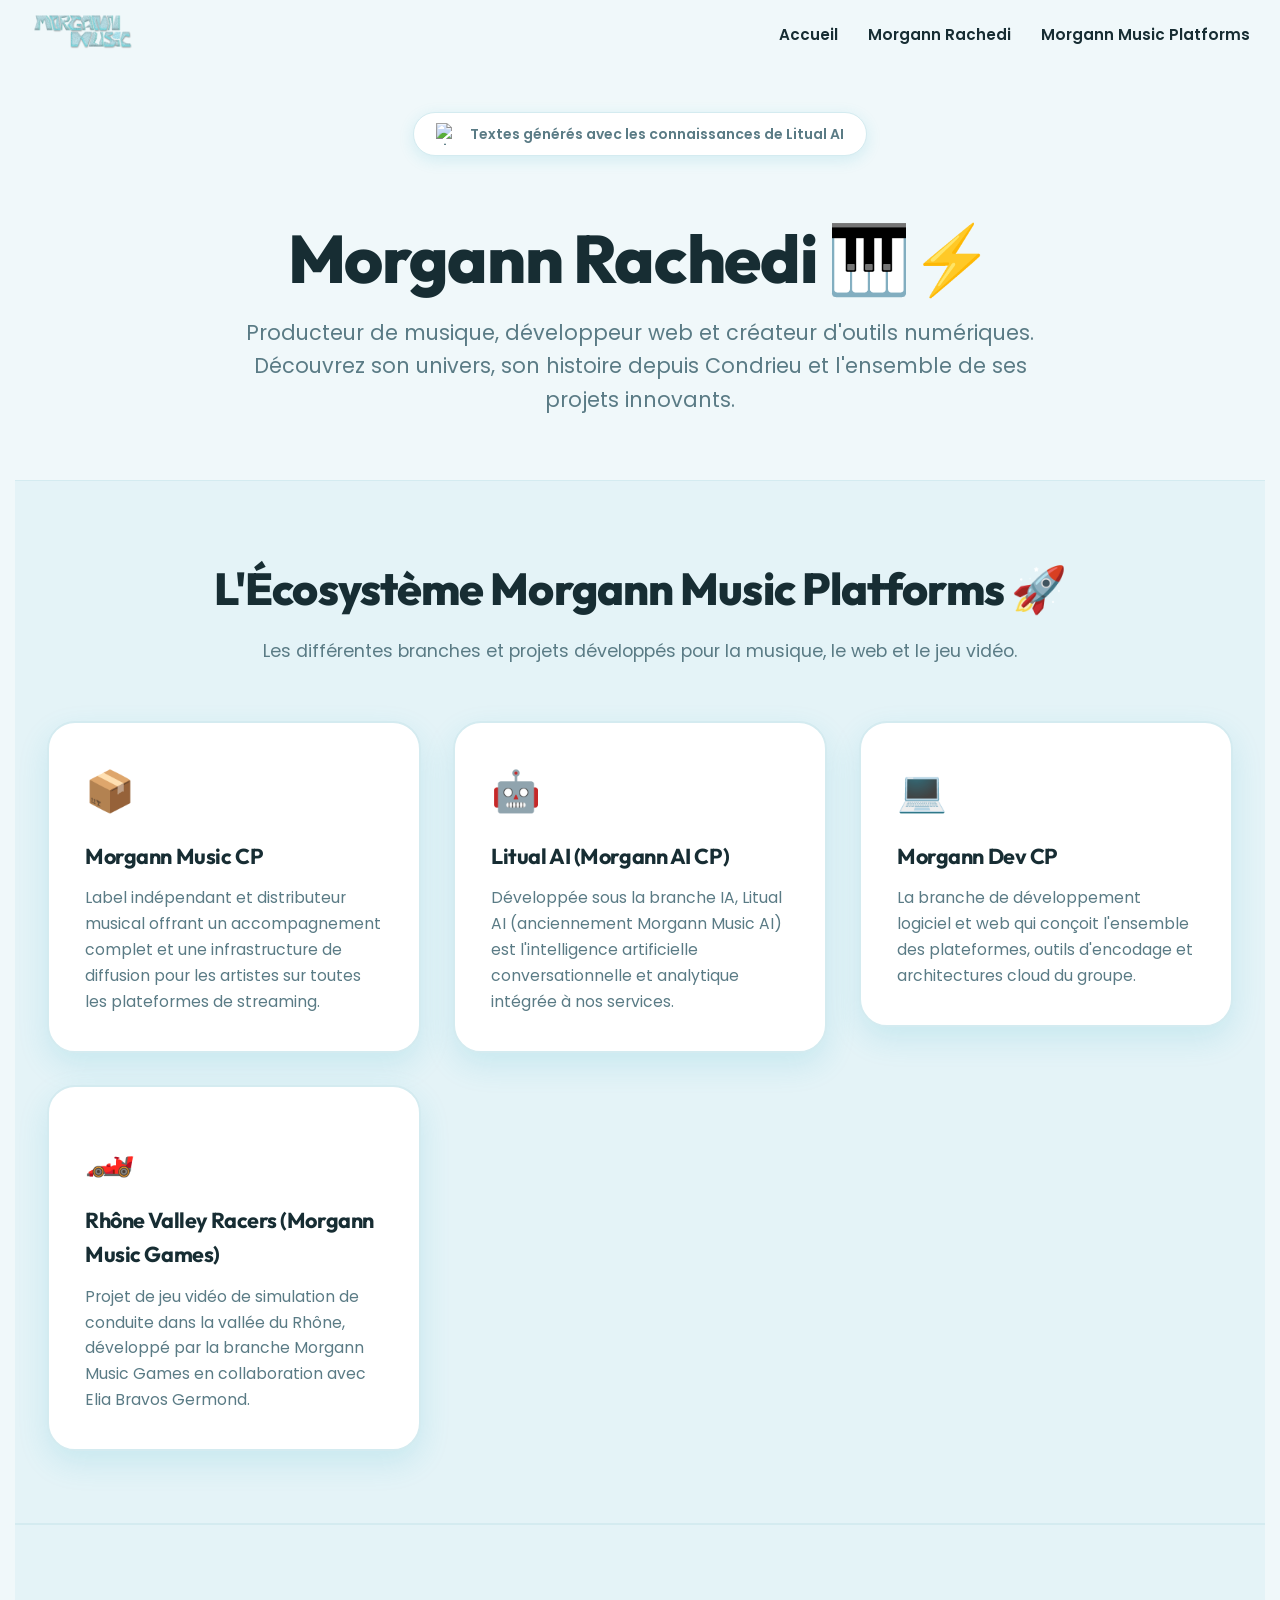
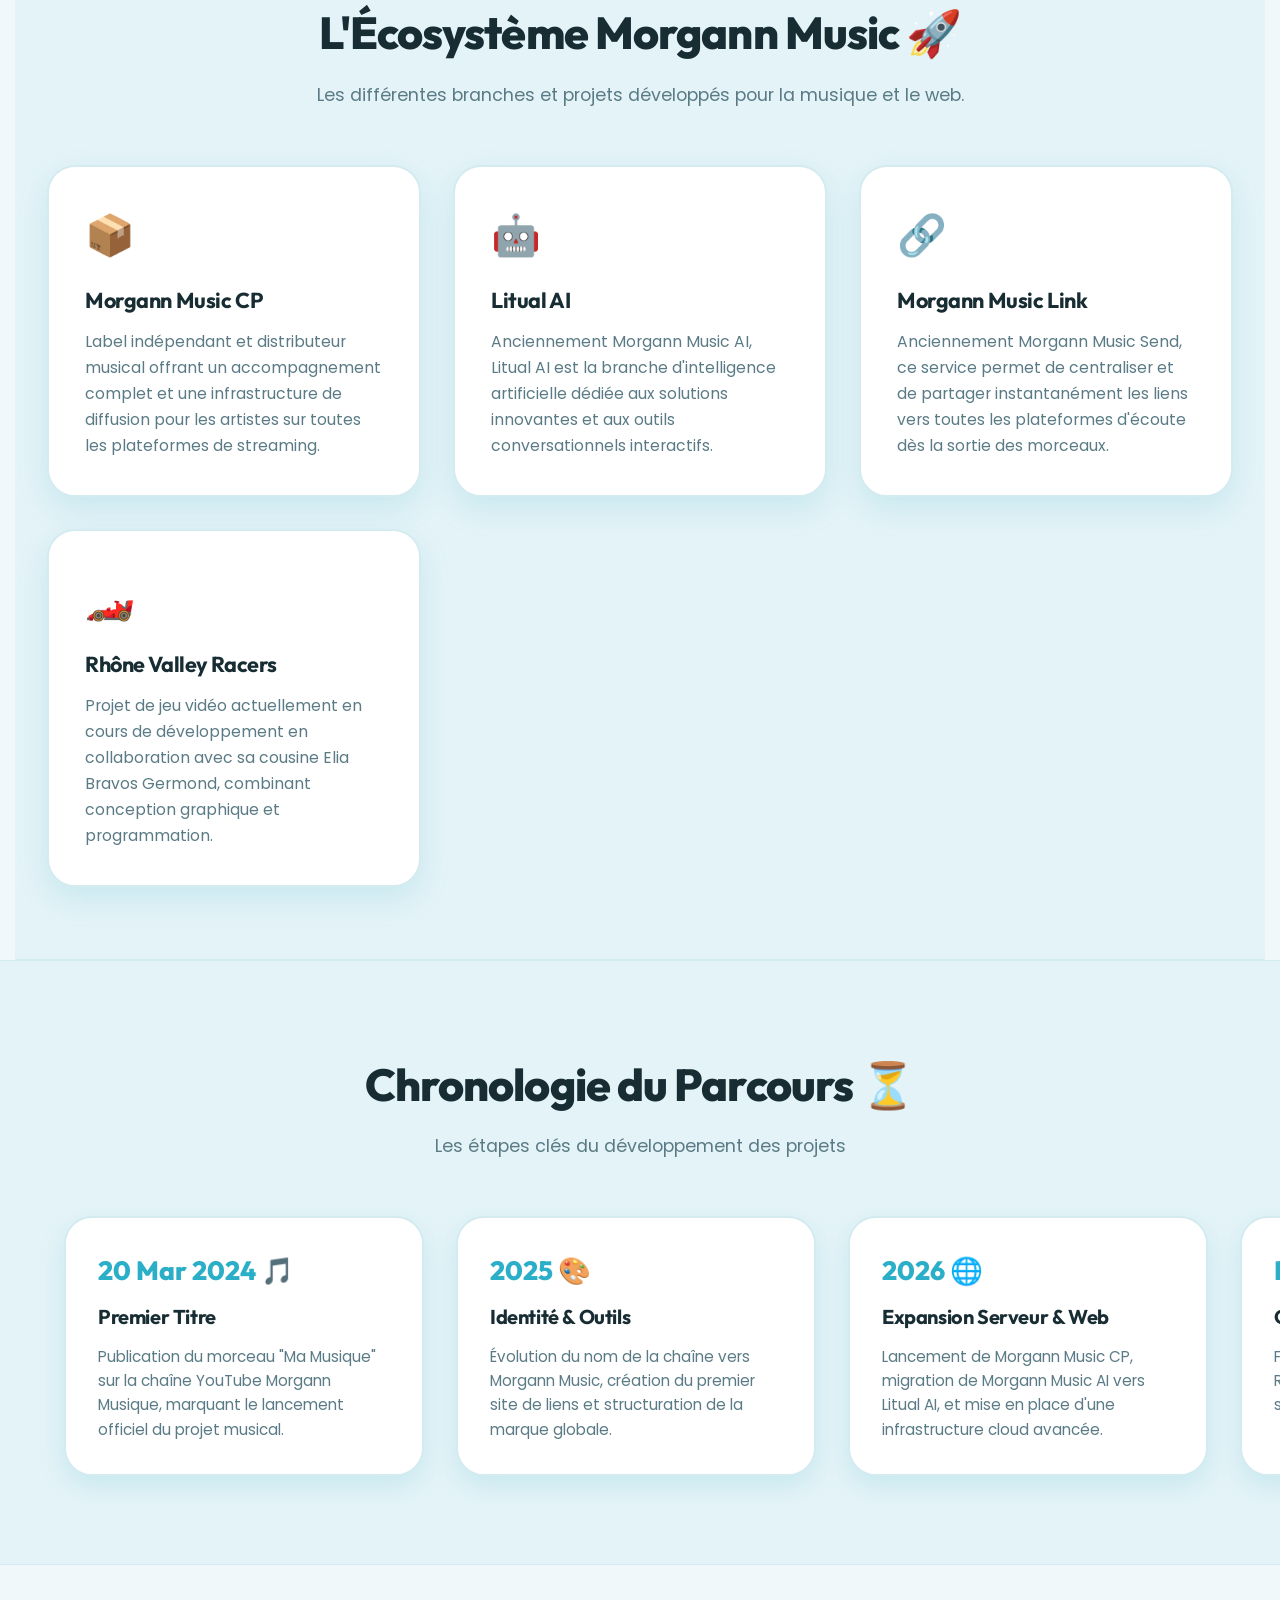
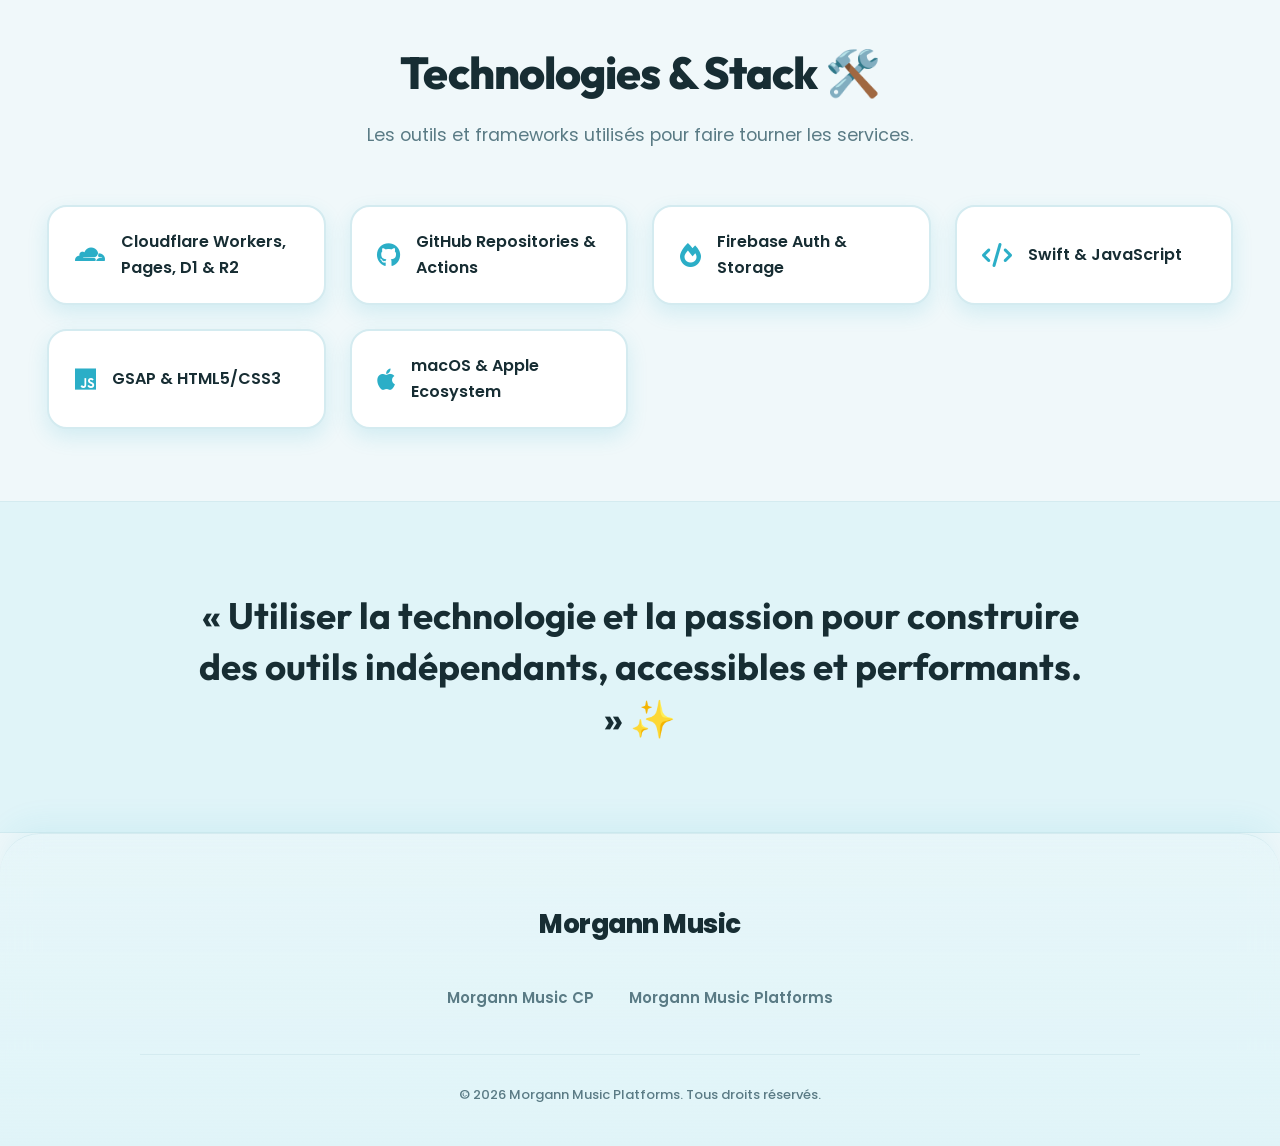
==== commit 933e08ad: "Correction des infos, ajout des Schema.org." ====
--- a/morgannrachedi.html
+++ b/morgannrachedi.html
@@ -18,13 +18,36 @@
     <link rel="stylesheet" href="https://cdnjs.cloudflare.com/ajax/libs/font-awesome/6.0.0-beta3/css/all.min.css"
         crossorigin="anonymous" referrerpolicy="no-referrer" />
 
-    <!-- Assets globaux -->
     <link rel="stylesheet" href="assets/css/navbar.css">
     <link rel="stylesheet" href="assets/footer/footer.css">
 
-    <!-- GSAP & ScrollTrigger -->
     <script src="https://cdn.jsdelivr.net/npm/gsap@3.13.0/dist/gsap.min.js"></script>
     <script src="https://cdn.jsdelivr.net/npm/gsap@3.13.0/dist/ScrollTrigger.min.js"></script>
+
+    <script type="application/ld+json">
+    {
+      "@context": "https://schema.org",
+      "@graph": [
+        {
+          "@type": "Person",
+          "@id": "https://morgannmusic.uk/morgannrachedi.html/#person",
+          "name": "Morgann Rachedi",
+          "alternateName": "Morgann Music",
+          "url": "https://morgannmusic.uk/morgannrachedi.html",
+          "jobTitle": "Fondateur & Développeur",
+          "founder": {
+            "@type": "Organization",
+            "name": "Morgann Music Platforms"
+          },
+          "sameAs": [
+            "https://music.apple.com/fr/artist/morgann-music/1820890727",
+            "https://open.spotify.com/intl-fr/artist/0WJlJdaavSKPNoCSSHb8OC",
+            "https://www.youtube.com/@Morgann.Music_m"
+          ]
+        }
+      ]
+    }
+    </script>
 
     <style>
         :root {
@@ -64,7 +87,6 @@
             color: var(--text-main);
         }
 
-        /* Tag Litual AI */
         .litual-tag-wrapper {
             display: flex;
             justify-content: center;
@@ -91,7 +113,6 @@
             object-fit: contain;
         }
 
-        /* Hero Section */
         .hero-section {
             padding: 3rem 2rem 4rem 2rem;
             max-width: 1200px;
@@ -115,7 +136,6 @@
             margin: 0 auto;
         }
 
-        /* Layout global */
         .section-container {
             padding: 4.5rem 2rem;
             max-width: 1250px;
@@ -138,7 +158,6 @@
             font-size: 1.1rem;
         }
 
-        /* Grid à 3-4 colonnes */
         .grid-wide {
             display: grid;
             grid-template-columns: repeat(auto-fit, minmax(300px, 1fr));
@@ -176,7 +195,6 @@
             line-height: 1.65;
         }
 
-        /* Timeline horizontale */
         .timeline-wrapper {
             background-color: var(--bg-alt);
             padding: 5.5rem 0;
@@ -224,7 +242,6 @@
             font-size: 0.95rem;
         }
 
-        /* Stack Technique Grid */
         .tech-grid {
             display: grid;
             grid-template-columns: repeat(auto-fit, minmax(240px, 1fr));
@@ -254,7 +271,6 @@
             color: var(--accent-color);
         }
 
-        /* Banner Citation */
         .quote-banner {
             padding: 5.5rem 2rem;
             text-align: center;
@@ -273,7 +289,6 @@
             line-height: 1.4;
         }
 
-        /* CTA Section */
         .cta-section {
             padding: 4.5rem 2rem;
             text-align: center;
@@ -306,7 +321,6 @@
     <div id="navbar-container"></div>
     <script src="assets/js/navbar.js"></script>
 
-    <!-- Tag d'authenticité Litual AI -->
     <div class="litual-tag-wrapper">
         <div class="litual-badge">
             <img src="https://mm-cp.uk/assets/img/litual/litual-logo.png" alt="Litual AI Logo">
@@ -314,7 +328,6 @@
         </div>
     </div>
 
-    <!-- En-tête / Hero -->
     <section class="hero-section">
         <h1 class="hero-title gsap-hero">Morgann Rachedi 🎹⚡️</h1>
         <p class="hero-subtitle gsap-hero">
@@ -323,36 +336,48 @@
         </p>
     </section>
 
-    <!-- Informations & Histoire -->
-    <section class="section-container">
+    <section class="section-container"
+        style="background-color: var(--bg-alt); border-top: 1px solid var(--border-color); border-bottom: 1px solid var(--border-color);">
         <div class="section-header gsap-reveal">
-            <h2>Qui est Morgann Rachedi ? 🤔</h2>
-            <p>Un profil polyvalent guidé par la passion de la musique et de la technologie.</p>
+            <h2>L'Écosystème Morgann Music Platforms 🚀</h2>
+            <p>Les différentes branches et projets développés pour la musique, le web et le jeu vidéo.</p>
         </div>
         <div class="grid-wide">
-            <div class="card gsap-reveal">
-                <div class="card-emoji">🎧</div>
-                <h3>Créateur Musical</h3>
-                <p>Né le 13 janvier 2013 à Vienne (Isère) et résidant à Condrieu, Morgann débute sa production musicale
-                    le 20 mars 2024 avec le morceau "Ma Musique" sur YouTube. Il continue depuis à composer des titres
-                    instrumentaux distribués à grande échelle.</p>
-            </div>
-            <div class="card gsap-reveal">
-                <div class="card-emoji">💻</div>
-                <h3>Développeur & Coder</h3>
-                <p>Passionné par l'écosystème Apple et l'informatique, il apprend le code en autonomie et crée des
-                    plateformes complexes, d'abord sur un ancien iMac puis sur son MacBook 12 pouces de 2017.</p>
-            </div>
-            <div class="card gsap-reveal">
-                <div class="card-emoji">🧠</div>
-                <h3>Fonctionnement TDAH</h3>
-                <p>Diagnostiqué TDAH, Morgann canalise son hyperactivité et sa curiosité constante dans l'apprentissage
-                    rapide de nouveaux langages, la conception logicielle et la création de projets ambitieux.</p>
-            </div>
+            <a href="https://mm-cp.uk" target="_blank" style="text-decoration: none; color: inherit;">
+                <div class="card gsap-reveal">
+                    <div class="card-emoji">📦</div>
+                    <h3>Morgann Music CP</h3>
+                    <p>Label indépendant et distributeur musical offrant un accompagnement complet et une infrastructure
+                        de diffusion pour les artistes sur toutes les plateformes de streaming.</p>
+                </div>
+            </a>
+            <a href="https://litual.ai.mm-cp.uk" target="_blank" style="text-decoration: none; color: inherit;">
+                <div class="card gsap-reveal">
+                    <div class="card-emoji">🤖</div>
+                    <h3>Litual AI (Morgann AI CP)</h3>
+                    <p>Développée sous la branche IA, Litual AI (anciennement Morgann Music AI) est l'intelligence
+                        artificielle conversationnelle et analytique intégrée à nos services.</p>
+                </div>
+            </a>
+            <a href="https://dev.mm-cp.uk" target="_blank" style="text-decoration: none; color: inherit;">
+                <div class="card gsap-reveal">
+                    <div class="card-emoji">💻</div>
+                    <h3>Morgann Dev CP</h3>
+                    <p>La branche de développement logiciel et web qui conçoit l'ensemble des plateformes, outils
+                        d'encodage et architectures cloud du groupe.</p>
+                </div>
+            </a>
+            <a href="https://dev.mm-cp.uk" target="_blank" style="text-decoration: none; color: inherit;">
+                <div class="card gsap-reveal">
+                    <div class="card-emoji">🏎️</div>
+                    <h3>Rhône Valley Racers (Morgann Music Games)</h3>
+                    <p>Projet de jeu vidéo de simulation de conduite dans la vallée du Rhône, développé par la branche
+                        Morgann Music Games en collaboration avec Elia Bravos Germond.</p>
+                </div>
+            </a>
         </div>
     </section>
 
-    <!-- Projets écosystème -->
     <section class="section-container"
         style="background-color: var(--bg-alt); border-top: 1px solid var(--border-color); border-bottom: 1px solid var(--border-color);">
         <div class="section-header gsap-reveal">
@@ -387,7 +412,6 @@
         </div>
     </section>
 
-    <!-- Chronologie / Timeline -->
     <section class="timeline-wrapper">
         <div class="section-header gsap-reveal">
             <h2>Chronologie du Parcours ⏳</h2>
@@ -421,23 +445,22 @@
         </div>
     </section>
 
-    <!-- Technologies utilisées -->
+
     <section class="section-container">
         <div class="section-header gsap-reveal">
             <h2>Technologies & Stack 🛠️</h2>
             <p>Les outils et frameworks utilisés pour faire tourner les services.</p>
         </div>
         <div class="tech-grid gsap-reveal">
-            <div class="tech-item"><i class="fa-brands fa-cloudflare"></i> Cloudflare Workers, Pages, D3 & R2</div>
+            <div class="tech-item"><i class="fa-brands fa-cloudflare"></i> Cloudflare Workers, Pages, D1 & R2</div>
             <div class="tech-item"><i class="fa-brands fa-github"></i> GitHub Repositories & Actions</div>
             <div class="tech-item"><i class="fa-solid fa-fire"></i> Firebase Auth & Storage</div>
-            <div class="tech-item"><i class="fa-solid fa-code"></i> SwiftUI & C</div>
-            <div class="tech-item"><i class="fa-brands fa-js"></i> JavaScript & GSAP</div>
+            <div class="tech-item"><i class="fa-solid fa-code"></i> Swift & JavaScript</div>
+            <div class="tech-item"><i class="fa-brands fa-js"></i> GSAP & HTML5/CSS3</div>
             <div class="tech-item"><i class="fa-brands fa-apple"></i> macOS & Apple Ecosystem</div>
         </div>
     </section>
 
-    <!-- Citation -->
     <section class="quote-banner">
         <blockquote class="gsap-reveal">
             « Utiliser la technologie et la passion pour construire des outils indépendants, accessibles et performants.
@@ -448,11 +471,9 @@
     <div id="footer-container"></div>
     <script src="assets/js/footer.js"></script>
 
-    <!-- Animations GSAP -->
     <script>
         gsap.registerPlugin(ScrollTrigger);
 
-        // Animation Hero
         gsap.from(".gsap-hero", {
             duration: 1,
             y: 30,
@@ -461,7 +482,6 @@
             ease: "power2.out"
         });
 
-        // Revelations au scroll
         gsap.utils.toArray(".gsap-reveal").forEach((element) => {
             gsap.from(element, {
                 scrollTrigger: {
@@ -476,7 +496,6 @@
             });
         });
 
-        // Défilement horizontal de la chronologie
         const timelineContainer = document.getElementById("timeline");
         if (timelineContainer && window.innerWidth > 768) {
             gsap.to(timelineContainer, {
